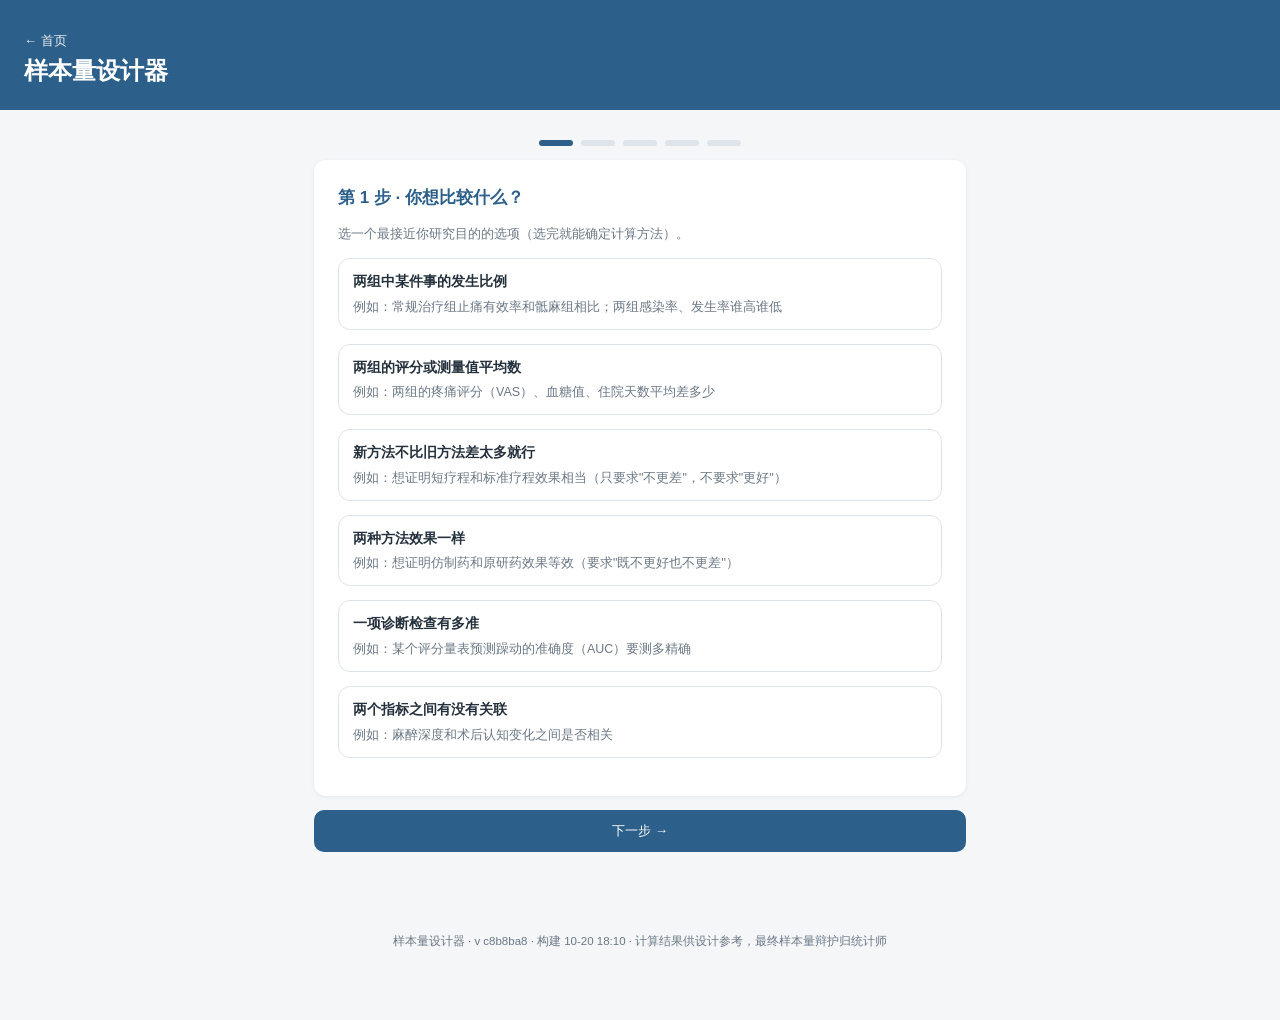
==== calc.html @ f789005f "设计器审查修复: ①分组比例2:1纳入计算(此前收集未用, 总例数按1:1算错——2:1时总=试验组+对照组ceil(n*ratio)) ②canvas改双rAF延迟绘制(防移动端hidden→vis" ====
<!DOCTYPE html>
<html lang="zh-CN">
<head>
<meta charset="utf-8">
<meta name="viewport" content="width=device-width, initial-scale=1, viewport-fit=cover">
<meta name="theme-color" content="#2c5f8a">
<title>样本量设计器 · 医学研究伦理申请助手</title>
<link rel="stylesheet" href="assets/style.css?v=5">
</head>
<body>
<header class="topbar">
  <a class="back-home" href="index.html">← 首页</a>
  <h1>样本量设计器</h1>
</header>

<main class="wiz-wrap">
  <div class="wiz-dots">
    <span class="wiz-dot on"></span><span class="wiz-dot"></span><span class="wiz-dot"></span><span class="wiz-dot"></span><span class="wiz-dot"></span>
  </div>

  <!-- 第1步 -->
  <section class="wiz-step card">
    <h2>第 1 步 · 你想比较什么？</h2>
    <p class="wiz-hint">选一个最接近你研究目的的选项（选完就能确定计算方法）。</p>
    <label class="opt"><input type="radio" name="w-type" value="two_proportions" onchange="P.type=this.value; syncValBlocks(); markSelected(this)">
      <b>两组中某件事的发生比例</b>
      <small>例如：常规治疗组止痛有效率和骶麻组相比；两组感染率、发生率谁高谁低</small></label>
    <label class="opt"><input type="radio" name="w-type" value="two_means" onchange="P.type=this.value; syncValBlocks(); markSelected(this)">
      <b>两组的评分或测量值平均数</b>
      <small>例如：两组的疼痛评分（VAS）、血糖值、住院天数平均差多少</small></label>
    <label class="opt"><input type="radio" name="w-type" value="noninferiority" onchange="P.type=this.value; syncValBlocks(); markSelected(this)">
      <b>新方法不比旧方法差太多就行</b>
      <small>例如：想证明短疗程和标准疗程效果相当（只要求"不更差"，不要求"更好"）</small></label>
    <label class="opt"><input type="radio" name="w-type" value="tost" onchange="P.type=this.value; syncValBlocks(); markSelected(this)">
      <b>两种方法效果一样</b>
      <small>例如：想证明仿制药和原研药效果等效（要求"既不更好也不更差"）</small></label>
    <label class="opt"><input type="radio" name="w-type" value="auc_ci" onchange="P.type=this.value; syncValBlocks(); markSelected(this)">
      <b>一项诊断检查有多准</b>
      <small>例如：某个评分量表预测躁动的准确度（AUC）要测多精确</small></label>
    <label class="opt"><input type="radio" name="w-type" value="correlation" onchange="P.type=this.value; syncValBlocks(); markSelected(this)">
      <b>两个指标之间有没有关联</b>
      <small>例如：麻醉深度和术后认知变化之间是否相关</small></label>
  </section>

  <!-- 第2步 -->
  <section class="wiz-step card" hidden>
    <h2>第 2 步 · 预期数值是多少？</h2>
    <p class="wiz-hint" id="type-echo" style="color:var(--accent); font-weight:600"></p>
    <div id="vals-two_proportions" class="vals">
      <label>目前常规做法下，这件事的发生率（%）
        <input type="number" id="c-p1" placeholder="如 10" min="0" max="100" step="0.1"></label>
      <label>你希望新方法把它降到（%）
        <input type="number" id="c-p2" placeholder="如 3" min="0" max="100" step="0.1"></label>
    </div>
    <div id="vals-two_means" class="vals" hidden>
      <label>两组预期相差多少（差值）
        <input type="number" id="c-delta" placeholder="如 2.5" min="0" step="0.1"></label>
      <label>个体之间测量值的波动大小（标准差）
        <input type="number" id="c-sd" placeholder="如 2" min="0" step="0.1"></label>
      <p class="wiz-hint">不知道波动大小？同类研究常取 1～3，也可以先填一个试试。</p>
    </div>
    <div id="vals-noninferiority" class="vals" hidden>
      <label>能接受的最大差距（比旧方法差多少仍算合格）
        <input type="number" id="c-delta2" placeholder="如 0.5" min="0" step="0.1"></label>
      <label>测量值的波动大小（标准差）
        <input type="number" id="c-sd2" placeholder="如 2" min="0" step="0.1"></label>
    </div>
    <div id="vals-tost" class="vals" hidden>
      <label>等效允许的差距范围（±多少以内算一样）
        <input type="number" id="c-delta3" placeholder="如 0.5" min="0" step="0.1"></label>
      <label>测量值的波动大小（标准差）
        <input type="number" id="c-sd3" placeholder="如 2" min="0" step="0.1"></label>
    </div>
    <div id="vals-auc_ci" class="vals" hidden>
      <label>预期这项检查的准确度（填 0.5～1 之间的小数，如 0.85）
        <input type="number" id="c-auc" placeholder="如 0.85" min="0.5" max="1" step="0.01"></label>
      <label>希望估计的精确范围（0～1 之间的小数，越小越精确，如 0.1）
        <input type="number" id="c-ciw" placeholder="如 0.1" min="0" max="1" step="0.01"></label>
      <p class="wiz-hint">⚠ 这两项填小数，不填百分数。</p>
    </div>
    <div id="vals-correlation" class="vals" hidden>
      <label>预期的关联程度（填 -1～1 之间的小数，如 0.4 表示中等关联）
        <input type="number" id="c-r" placeholder="如 0.4" min="-1" max="1" step="0.05"></label>
      <p class="wiz-hint">参考：0.2 以下很弱 · 0.4 左右中等 · 0.6 以上较强。⚠ 不是填百分数——若您想比较两组数值的高低，请返回第 1 步选『两组的评分或测量值平均数』。</p>
    </div>
  </section>

  <!-- 第3步 -->
  <section class="wiz-step card" hidden>
    <h2>第 3 步 · 统计严格度</h2>
    <label>出错风险 α（错误宣布"有效"的风险，越小越严格）
      <select id="c-alpha">
        <option value="0.05" selected>0.05 —— 常规标准（推荐）</option>
        <option value="0.01">0.01 —— 更严格</option>
      </select></label>
    <label>把握度（能真正发现差异的概率）
      <select id="c-power">
        <option value="0.80">80% —— 常规标准（推荐）</option>
        <option value="0.90">90% —— 更有把握（例数增加）</option>
      </select></label>
    <label>检验方向
      <select id="c-tails">
        <option value="2" selected>双侧 —— 两组可能谁高谁低（常规）</option>
        <option value="1">单侧 —— 只关心一个方向（需要充分依据）</option>
      </select></label>
  </section>

  <!-- 第4步 -->
  <section class="wiz-step card" hidden>
    <h2>第 4 步 · 现实修正</h2>
    <label>预计有人中途退出（脱落率），例数会自动放大
      <select id="c-dropout">
        <option value="0.10">10%</option>
        <option value="0.20" selected>20% —— 常规推荐</option>
        <option value="0.30">30%</option>
      </select></label>
    <label>两组人数比例
      <select id="c-ratio">
        <option value="1" selected>1 : 1（两组人数相同）</option>
        <option value="2">2 : 1（对照组人数翻倍）</option>
      </select></label>
  </section>

  <!-- 第5步 -->
  <section class="wiz-step card" hidden>
    <h2>第 5 步 · 计算结果</h2>
    <div class="result-big" id="result-big">—</div>
    <p id="result-total" class="result-total">—</p>
    <p id="result-formula" class="wiz-hint">—</p>

    <h3>不同严格度下需要多少例</h3>
    <table class="sens" id="sens-table"></table>

    <h3>如果中途退出的人更多</h3>
    <table class="sens" id="dropout-table"></table>

    <h3>参数变化对例数的影响</h3>
    <canvas id="canvas-delta" style="width:100%;height:180px"></canvas>
    <canvas id="canvas-sd" style="width:100%;height:180px"></canvas>

    <button class="btn-primary" style="width:100%;margin-top:10px" onclick="copySummary()">📋 复制参数摘要（论文方法学段可用）</button>
  </section>

  <div class="wiz-nav">
    <button id="btn-prev" class="btn-ghost" hidden onclick="prev()">← 上一步</button>
    <button id="btn-next" class="btn-primary" onclick="next()">下一步 →</button>
  </div>
</main>

<footer>样本量设计器 · <span id="app-version">…</span> · 计算结果供设计参考，最终样本量辩护归统计师</footer>
<script src="assets/calc-engine.js?v=7"></script>
<script src="assets/version.js"></script>
</body>
</html>
---- assets/style.css ----
/* medical-ethics · 移动优先样式 (1019) */
:root {
  --bg: #f4f6f8; --panel: #fff; --ink: #24313c; --muted: #6b7885;
  --line: #dde4ea; --accent: #2c5f8a; --accent-weak: #e8f0f7;
  --danger: #b04a3a; --ok: #3a7a4e; --radius: 12px;
}
* { box-sizing: border-box; }
body {
  margin: 0; background: var(--bg); color: var(--ink);
  font: 15px/1.6 -apple-system, "PingFang SC", "Noto Sans CJK SC", sans-serif;
  padding-bottom: 72px;
}
.topbar { background: var(--accent); color: #fff; padding: 20px 16px 16px; }
.topbar h1 { margin: 0; font-size: 20px; }
.tagline { margin: 4px 0 0; font-size: 12.5px; opacity: .85; }

.steps {
  display: flex; gap: 4px; padding: 10px 8px 0; max-width: 720px; margin: 0 auto;
}
.step {
  flex: 1; text-align: center; font-size: 12.5px; padding: 7px 0;
  background: var(--line); border-radius: 8px; color: var(--muted);
}
.step.on { background: var(--accent); color: #fff; font-weight: 600; }
.step.done { background: var(--accent-weak); color: var(--accent); }

main { max-width: 720px; margin: 0 auto; padding: 10px 12px; }
.card {
  display: none; background: var(--panel); border-radius: var(--radius);
  padding: 16px; box-shadow: 0 1px 4px rgba(30,50,70,.07); margin-top: 10px;
}
.card.on { display: block; }
h2 { font-size: 16.5px; margin: 0 0 14px; color: var(--accent); }

.q { margin: 0 0 14px; }
.q > label:first-child { display: block; font-weight: 600; margin-bottom: 6px; font-size: 14px; }
.opts { display: flex; flex-direction: column; gap: 6px; }
.opts label {
  display: flex; align-items: center; gap: 8px; padding: 10px 12px;
  background: var(--bg); border: 1px solid var(--line); border-radius: 8px; cursor: pointer;
}
.opts input { accent-color: var(--accent); }
.opts label:has(input:checked) { border-color: var(--accent); background: var(--accent-weak); }

label.full, .grid2 label, .grid3 label {
  display: block; margin: 0 0 12px; font-size: 13.5px; color: var(--muted);
}
textarea, input[type=number], input[type=text], select {
  width: 100%; margin-top: 4px; padding: 10px 12px;
  border: 1px solid var(--line); border-radius: 8px;
  font: inherit; color: var(--ink); background: var(--panel);
}
textarea { resize: vertical; }
textarea:focus, input:focus, select:focus { outline: none; border-color: var(--accent); }
.grid2 { display: grid; grid-template-columns: 1fr 1fr; gap: 10px; }
.grid3 { display: grid; grid-template-columns: 1fr 1fr 1fr; gap: 10px; }

.verdict {
  display: none; margin: 0 0 14px; padding: 12px 14px;
  background: var(--accent-weak); border-left: 3px solid var(--accent);
  border-radius: 8px; font-size: 13.5px; line-height: 1.7;
}
.verdict.show { display: block; }
.verdict b { color: var(--accent); }

.btn-primary {
  background: var(--accent); color: #fff; border: none; border-radius: 10px;
  padding: 12px 22px; font: 600 15px inherit; cursor: pointer;
}
.btn-primary:active { transform: scale(.98); }
.btn-large { width: 100%; padding: 14px; font-size: 16px; }
.calc-btn-wrap { display: flex; align-items: flex-end; padding-bottom: 2px; }

.result {
  margin-top: 14px; padding: 14px; background: var(--accent-weak);
  border-radius: 10px; font-size: 14.5px; line-height: 1.8;
}
.result b { font-size: 20px; color: var(--accent); }
.result .formula { font-size: 12px; color: var(--muted); margin-top: 8px; }

.gen-wrap { margin: 14px 0; }
.gen-wrap + #gen-result { margin-top: 4px; }
#gen-result { display: flex; flex-direction: column; gap: 8px; }
#gen-result[hidden] { display: none; }
.dl { text-align: center; text-decoration: none; }
.btn-dl {
  text-align: center; display: block; padding: 10px; color: var(--muted);
  font-size: 12.5px;
}

.disclaimer {
  margin-top: 14px; font-size: 11.5px; color: var(--danger);
  background: #fdf3f0; padding: 10px 12px; border-radius: 8px; line-height: 1.6;
}

.nav-btns {
  position: fixed; bottom: 0; left: 0; right: 0; z-index: 50;
  display: flex; gap: 10px; padding: 10px 16px calc(10px + env(safe-area-inset-bottom));
  background: color-mix(in srgb, var(--panel) 92%, transparent);
  backdrop-filter: blur(6px); border-top: 1px solid var(--line);
  max-width: 720px; margin: 0 auto;
}
.btn-nav {
  flex: 1; padding: 12px; border-radius: 10px; border: 1px solid var(--line);
  background: var(--panel); color: var(--ink); font: 600 15px inherit; cursor: pointer;
}
.btn-nav:disabled { opacity: .4; }
.btn-nav:not(:disabled):last-child { background: var(--accent); color: #fff; border-color: var(--accent); }

footer {
  max-width: 720px; margin: 20px auto 10px; padding: 0 16px;
  font-size: 11.5px; color: var(--muted); text-align: center;
}
footer a { color: var(--accent); }

/* ≥768px: 平板/桌面 */
@media (min-width: 768px) {
  body { padding-bottom: 60px; }
  .topbar { padding: 28px 24px 20px; }
  .topbar h1 { font-size: 24px; }
  main, .steps { padding-left: 24px; padding-right: 24px; }
  .card { padding: 24px; }
  .opts { flex-direction: row; flex-wrap: wrap; }
  .opts label { flex: 1 1 30%; }
  .btn-nav { max-width: 300px; }
}

/* ===== 双入口首页+聊天页(1019晚) ===== */
.landing { max-width: 720px; margin: 0 auto; padding: 10px 16px 40px; }
.hello { text-align: center; color: var(--muted); font-size: 14px; margin: 14px 0 18px; }
.mode-card {
  display: block; position: relative; background: var(--panel);
  border: 1px solid var(--line); border-radius: 16px;
  padding: 20px 18px; margin-bottom: 14px; text-decoration: none; color: var(--ink);
  transition: transform .12s, box-shadow .12s;
}
.mode-card:active { transform: scale(.985); }
.mode-card:hover { box-shadow: 0 4px 18px rgba(44,95,138,.14); }
.mode-icon { font-size: 30px; margin-bottom: 6px; }
.mode-card h2 { color: var(--accent); margin: 0 0 8px; font-size: 18px; }
.mode-card p { margin: 0; font-size: 13.5px; color: var(--muted); line-height: 1.7; }
.mode-tag {
  position: absolute; top: 16px; right: 16px;
  font-size: 11px; font-weight: 700; color: var(--ok);
  border: 1px solid color-mix(in srgb, var(--ok) 40%, transparent);
  padding: 2px 9px; border-radius: 99px;
}
.mode-tag2 { color: var(--accent); border-color: color-mix(in srgb, var(--accent) 40%, transparent); }
.privacy { text-align: center; font-size: 11.5px; color: var(--muted); margin-top: 18px; }

.gear {
  position: absolute; top: 18px; right: 16px;
  background: rgba(255,255,255,.15); border: none; color: #fff;
  width: 36px; height: 36px; border-radius: 50%; font-size: 18px; cursor: pointer;
}
.gear:hover { background: rgba(255,255,255,.3); }

.modal { position: fixed; inset: 0; z-index: 100; background: rgba(20,30,40,.5);
  display: flex; align-items: center; justify-content: center; padding: 20px; }
.modal[hidden] { display: none; }
.modal-box { background: var(--panel); border-radius: 14px; padding: 22px; max-width: 420px; width: 100%; }
.modal-box h2 { color: var(--accent); font-size: 17px; margin: 0 0 14px; }
.modal-box label { display: block; font-size: 13.5px; color: var(--muted); }
.modal-btns { display: flex; gap: 10px; justify-content: flex-end; margin-top: 16px; }
.btn-ghost { background: none; border: 1px solid var(--line); border-radius: 8px; padding: 8px 18px; cursor: pointer; color: var(--muted); }
.hint { font-size: 11.5px; color: var(--muted); line-height: 1.6; }
.hint a { color: var(--accent); }

/* 聊天页 */
.chat-topbar { display: flex; align-items: center; gap: 10px; }
.back-home { color: rgba(255,255,255,.9); text-decoration: none; font-size: 13px; }
.chat-topbar h1 { font-size: 17px; margin: 0; flex: 1; }
.stage-chip { font-size: 11px; background: rgba(255,255,255,.18); padding: 3px 10px; border-radius: 99px; }
.chat-body { display: flex; flex-direction: column; height: 100vh; height: 100dvh; }
.chat-main { flex: 1; overflow-y: auto; max-width: 760px; width: 100%; margin: 0 auto; padding: 14px 14px 130px; display: flex; flex-direction: column; gap: 10px; }
.chat-history { display: contents; }
.chat-input-wrap { position: fixed; left: 0; right: 0; bottom: 0; z-index: 20;
  background: var(--panel); border-top: 1px solid var(--line);
  padding: 10px 12px calc(10px + env(safe-area-inset-bottom)); }
.chat-main { padding-bottom: 120px; } /* 给fixed输入框留空间 */
.chat-input-row { display: flex; gap: 8px; max-width: 760px; margin: 0 auto; }
.chat-input-row textarea { flex: 1; resize: none; border: 1px solid var(--line); border-radius: 10px; padding: 10px 12px; font: inherit; }
.chat-input-row .btn { align-self: flex-end; }
.chat-note { max-width: 760px; margin: 6px auto 0; font-size: 10.5px; color: var(--muted); text-align: center; }

/* ===== 微信式气泡重构(1019晚施主反馈) ===== */
.bubble-row { display: flex; gap: 8px; margin: 2px 0; align-items: flex-start; }
.row-user { flex-direction: row-reverse; }
.avatar { width: 34px; height: 34px; border-radius: 8px; flex-shrink: 0;
  display: flex; align-items: center; justify-content: center; font-size: 19px;
  background: var(--panel); border: 1px solid var(--line); }
.ai-msg { max-width: 78%; padding: 10px 13px; border-radius: 14px;
  font-size: 14.5px; line-height: 1.65; word-break: break-word; }
.ai-ai { background: var(--panel); border: 1px solid var(--line);
  border-top-left-radius: 4px; color: var(--ink); }
.ai-user { background: linear-gradient(135deg, #2c7fd4, #2c5f8a); color: #fff;
  border-top-right-radius: 4px; }
/* MD渲染样式 */
.ai-msg p { margin: 0 0 8px; } .ai-msg p:last-child { margin-bottom: 0; }
.ai-msg ul, .ai-msg ol { margin: 6px 0; padding-left: 20px; }
.ai-msg li { margin: 3px 0; }
.ai-msg strong { font-weight: 700; }
.ai-msg h1, .ai-msg h2, .ai-msg h3, .ai-msg h4 { font-size: 15px; margin: 10px 0 6px; color: inherit; }
.ai-msg code { background: rgba(0,0,0,.07); padding: 1px 5px; border-radius: 4px;
  font-size: 13px; font-family: ui-monospace, Menlo, monospace; }
.ai-user code { background: rgba(255,255,255,.2); }
.ai-msg pre { background: rgba(0,0,0,.06); padding: 10px; border-radius: 8px;
  overflow-x: auto; margin: 8px 0; }
.ai-msg blockquote { border-left: 3px solid var(--accent); margin: 8px 0;
  padding: 2px 10px; color: var(--muted); }
.ai-msg table { border-collapse: collapse; margin: 8px 0; font-size: 13px; }
.ai-msg th, .ai-msg td { border: 1px solid var(--line); padding: 5px 8px; }
.ai-msg a { color: inherit; }

/* 生成文书按钮条(1019晚修: 移入chat-input-wrap fixed容器内部顶部, 与输入框同容器永不互遮) */
.gen-bar { padding: 2px 0 10px; text-align: center; }
.gen-btn { width: 100%; padding: 12px; font-size: 15px; border-radius: 12px; }
.gen-hint { font-size: 11px; color: var(--muted); margin-top: 5px; }

.newchat-btn { background: rgba(255,255,255,.15); border: none; color: #fff;
  font-size: 12px; padding: 5px 12px; border-radius: 99px; cursor: pointer; flex-shrink: 0; }
.newchat-btn:active { background: rgba(255,255,255,.35); }

/* ===== 样本量设计器(向导) ===== */
.wiz-wrap { max-width: 680px; margin: 0 auto; padding: 16px 14px 60px; }
.wiz-dots { display: flex; gap: 8px; justify-content: center; margin: 14px 0; }
.wiz-dot { width: 34px; height: 6px; border-radius: 3px; background: var(--line); }
.wiz-dot.on { background: var(--accent); }
.wiz-step.card { display: block; }          /* 覆盖聊天页.card的display:none(1020施主截图发现首步空白) */
.wiz-step.card[hidden] { display: none; }   /* hidden属性仍生效 */
.wiz-step h2 { color: var(--accent); font-size: 17px; margin: 0 0 6px; }
.wiz-hint { font-size: 12.5px; color: var(--muted); line-height: 1.6; }
.opt { display: block; border: 1px solid var(--line); border-radius: 12px;
  padding: 12px 14px; margin: 10px 0; cursor: pointer; }
.opt:has(input:checked) { border-color: var(--accent); background: var(--accent-weak); box-shadow: 0 0 0 1px var(--accent); }
.opt.selected { border-color: var(--accent); background: var(--accent-weak); box-shadow: 0 0 0 1px var(--accent); }
.opt input { position: absolute; opacity: 0; pointer-events: none; }  /* radio视觉隐藏(1020施主: 选中卡高亮已足够, 圆圈冗余) */
.opt small { display: block; margin-top: 4px; color: var(--muted); font-size: 12.5px; }
.vals label { display: block; margin: 12px 0; font-size: 13.5px; color: var(--ink); }
.vals input, .vals select { display: block; width: 100%; margin-top: 5px;
  padding: 10px 12px; border: 1px solid var(--line); border-radius: 8px; font: inherit; }
.wiz-step > label { display: block; margin: 14px 0; font-size: 13.5px; }
.wiz-step > label select, .wiz-step > label input { display: block; width: 100%;
  margin-top: 5px; padding: 10px 12px; border: 1px solid var(--line); border-radius: 8px; font: inherit; }
.wiz-nav { display: flex; gap: 10px; justify-content: space-between; margin-top: 14px; }
.wiz-nav .btn-primary { flex: 1; }
.result-big { font-size: 34px; font-weight: 800; color: var(--accent); text-align: center; margin: 8px 0; }
.result-total { text-align: center; color: var(--muted); font-size: 14px; }
.sens { width: 100%; border-collapse: collapse; margin: 8px 0 16px; font-size: 13.5px; }
.sens th, .sens td { border: 1px solid var(--line); padding: 7px 10px; text-align: left; }
.sens th { background: var(--accent-weak); }
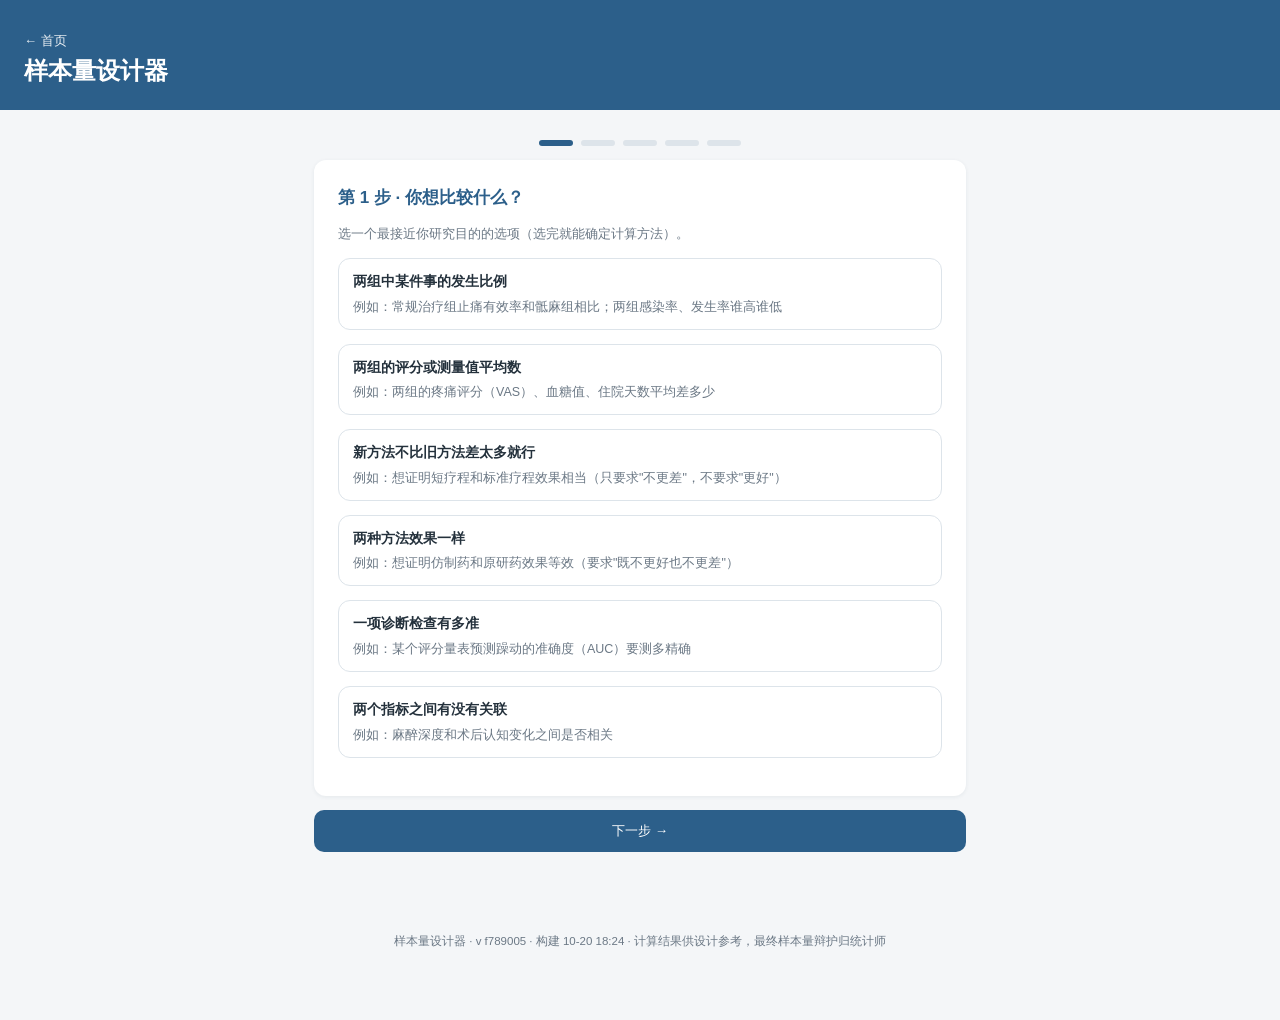
==== commit 2d47eadb: "统计师视角专项审查(1020施主令): ①非劣效/TOST的单侧α口径UI标注(alpha-note联动) ②AUC样本量标注'经典近似式未含病例对照比校正' ③2:1分组比例标注'方差效率上浮偏保守" ====
--- a/calc.html
+++ b/calc.html
@@ -76,7 +76,7 @@
         <input type="number" id="c-auc" placeholder="如 0.85" min="0.5" max="1" step="0.01"></label>
       <label>希望估计的精确范围（0～1 之间的小数，越小越精确，如 0.1）
         <input type="number" id="c-ciw" placeholder="如 0.1" min="0" max="1" step="0.01"></label>
-      <p class="wiz-hint">⚠ 这两项填小数，不填百分数。</p>
+      <p class="wiz-hint">⚠ 这两项填小数，不填百分数。样本量按经典近似式估算（未含病例对照比校正），供设计参考。</p>
     </div>
     <div id="vals-correlation" class="vals" hidden>
       <label>预期的关联程度（填 -1～1 之间的小数，如 0.4 表示中等关联）
@@ -93,6 +93,7 @@
         <option value="0.05" selected>0.05 —— 常规标准（推荐）</option>
         <option value="0.01">0.01 —— 更严格</option>
       </select></label>
+      <p class="wiz-hint" id="alpha-note" hidden>⚠ 非劣效/等效设计时 α 按单侧口径使用（这是这类设计的统计惯例）。</p>
     <label>把握度（能真正发现差异的概率）
       <select id="c-power">
         <option value="0.80">80% —— 常规标准（推荐）</option>
@@ -117,7 +118,7 @@
     <label>两组人数比例
       <select id="c-ratio">
         <option value="1" selected>1 : 1（两组人数相同）</option>
-        <option value="2">2 : 1（对照组人数翻倍）</option>
+        <option value="2">2 : 1（对照组人数翻倍；总例数按方差效率上浮，偏保守）</option>
       </select></label>
   </section>
 
@@ -148,7 +149,7 @@
 </main>
 
 <footer>样本量设计器 · <span id="app-version">…</span> · 计算结果供设计参考，最终样本量辩护归统计师</footer>
-<script src="assets/calc-engine.js?v=7"></script>
+<script src="assets/calc-engine.js?v=8"></script>
 <script src="assets/version.js"></script>
 </body>
 </html>
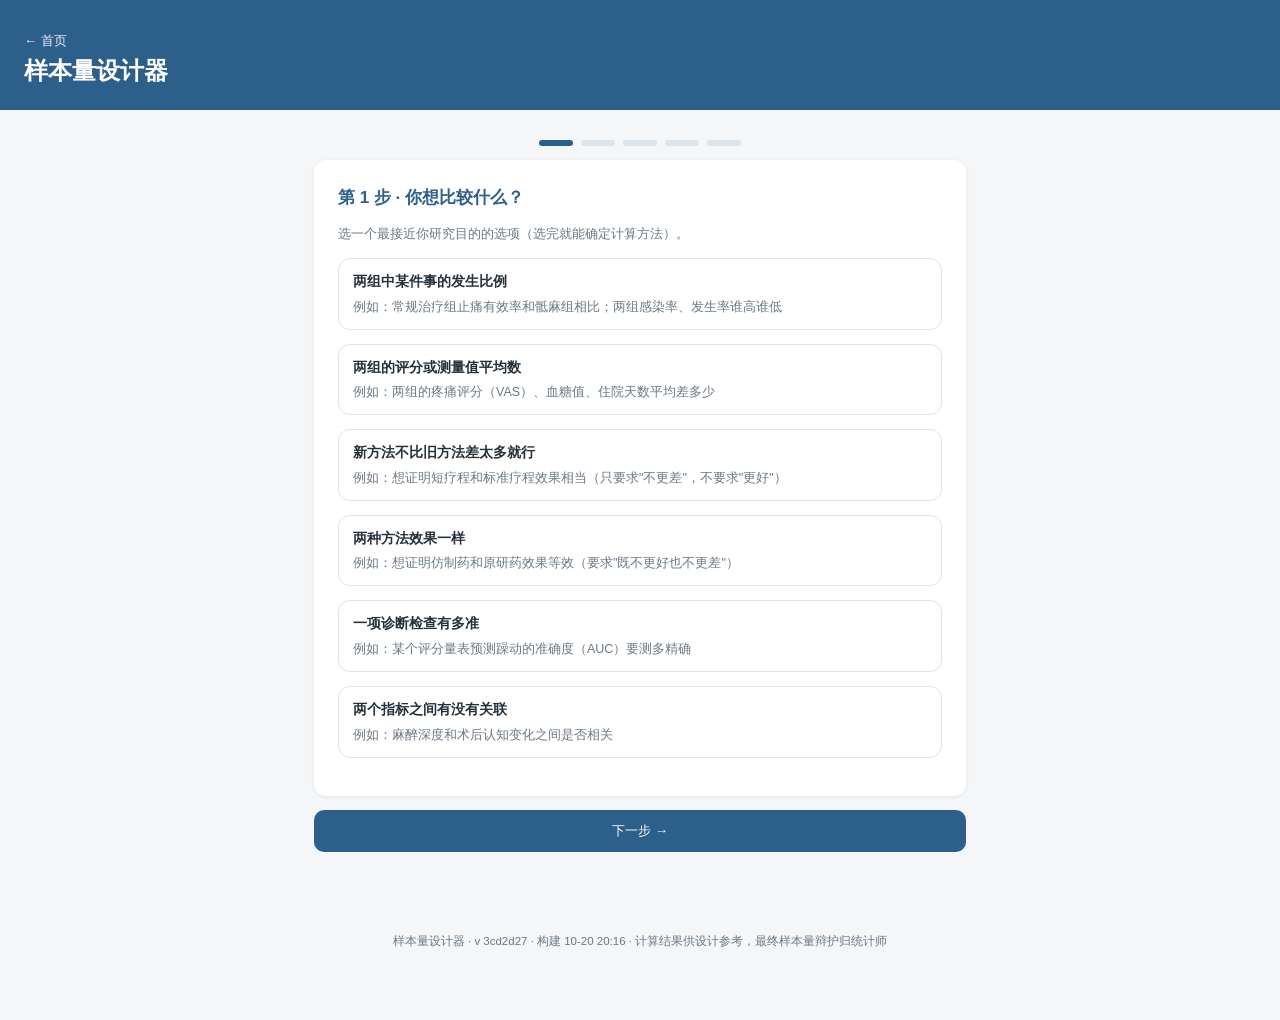
==== commit 6e24cdf4: "deploy bump: chat.html引用chat.js v32, calc.html引用calc-engine.js v13(与3cd2d27修复配套)" ====
--- a/calc.html
+++ b/calc.html
@@ -22,22 +22,22 @@
   <section class="wiz-step card">
     <h2>第 1 步 · 你想比较什么？</h2>
     <p class="wiz-hint">选一个最接近你研究目的的选项（选完就能确定计算方法）。</p>
-    <label class="opt"><input type="radio" name="w-type" value="two_proportions" onchange="P.type=this.value; syncValBlocks(); markSelected(this)">
+    <label class="opt"><input type="radio" name="w-type" value="two_proportions" onchange="P.type=this.value; syncValBlocks(); markSelected(this); setTimeout(next, 180)">
       <b>两组中某件事的发生比例</b>
       <small>例如：常规治疗组止痛有效率和骶麻组相比；两组感染率、发生率谁高谁低</small></label>
-    <label class="opt"><input type="radio" name="w-type" value="two_means" onchange="P.type=this.value; syncValBlocks(); markSelected(this)">
+    <label class="opt"><input type="radio" name="w-type" value="two_means" onchange="P.type=this.value; syncValBlocks(); markSelected(this); setTimeout(next, 180)">
       <b>两组的评分或测量值平均数</b>
       <small>例如：两组的疼痛评分（VAS）、血糖值、住院天数平均差多少</small></label>
-    <label class="opt"><input type="radio" name="w-type" value="noninferiority" onchange="P.type=this.value; syncValBlocks(); markSelected(this)">
+    <label class="opt"><input type="radio" name="w-type" value="noninferiority" onchange="P.type=this.value; syncValBlocks(); markSelected(this); setTimeout(next, 180)">
       <b>新方法不比旧方法差太多就行</b>
       <small>例如：想证明短疗程和标准疗程效果相当（只要求"不更差"，不要求"更好"）</small></label>
-    <label class="opt"><input type="radio" name="w-type" value="tost" onchange="P.type=this.value; syncValBlocks(); markSelected(this)">
+    <label class="opt"><input type="radio" name="w-type" value="tost" onchange="P.type=this.value; syncValBlocks(); markSelected(this); setTimeout(next, 180)">
       <b>两种方法效果一样</b>
       <small>例如：想证明仿制药和原研药效果等效（要求"既不更好也不更差"）</small></label>
-    <label class="opt"><input type="radio" name="w-type" value="auc_ci" onchange="P.type=this.value; syncValBlocks(); markSelected(this)">
+    <label class="opt"><input type="radio" name="w-type" value="auc_ci" onchange="P.type=this.value; syncValBlocks(); markSelected(this); setTimeout(next, 180)">
       <b>一项诊断检查有多准</b>
       <small>例如：某个评分量表预测躁动的准确度（AUC）要测多精确</small></label>
-    <label class="opt"><input type="radio" name="w-type" value="correlation" onchange="P.type=this.value; syncValBlocks(); markSelected(this)">
+    <label class="opt"><input type="radio" name="w-type" value="correlation" onchange="P.type=this.value; syncValBlocks(); markSelected(this); setTimeout(next, 180)">
       <b>两个指标之间有没有关联</b>
       <small>例如：麻醉深度和术后认知变化之间是否相关</small></label>
   </section>
@@ -53,23 +53,44 @@
         <input type="number" id="c-p2" placeholder="如 3" min="0" max="100" step="0.1"></label>
     </div>
     <div id="vals-two_means" class="vals" hidden>
+      <label>这项研究的主要指标是什么？
+        <input type="text" id="m-tm" placeholder="如：收缩压 / 心率 / VAS疼痛评分" list="metric-list-m-tm" oninput="onMetricInput('m-tm','c-delta-u','c-sd-u')">
+        <datalist id="metric-list-m-tm">
+          <option value="收缩压（mmHg）"><option value="舒张压（mmHg）"><option value="心率（次/分）">
+          <option value="VAS疼痛评分（分）"><option value="白细胞计数（×10⁹/L）"><option value="血糖（mmol/L）">
+          <option value="住院天数（天）"><option value="体重（kg）">
+        </datalist></label>
       <label>两组预期相差多少（差值）
-        <input type="number" id="c-delta" placeholder="如 2.5" min="0" step="0.1"></label>
+        <span class="inp-unit"><input type="number" id="c-delta" placeholder="如 2.5" min="0" step="0.1"><input type="text" class="unit-in" id="c-delta-u" placeholder="分/mmHg/%" title="填写单位"></span></label>
       <label>个体之间测量值的波动大小（标准差）
-        <input type="number" id="c-sd" placeholder="如 2" min="0" step="0.1"></label>
+        <span class="inp-unit"><input type="number" id="c-sd" placeholder="如 2" min="0" step="0.1"><input type="text" class="unit-in" id="c-sd-u" placeholder="分/mmHg/%" title="填写单位"></span></label>
       <p class="wiz-hint">不知道波动大小？同类研究常取 1～3，也可以先填一个试试。</p>
     </div>
     <div id="vals-noninferiority" class="vals" hidden>
+      <label>这项研究的主要指标是什么？
+        <input type="text" id="m-ni" placeholder="如：收缩压 / 心率 / VAS疼痛评分" list="metric-list-m-ni" oninput="onMetricInput('m-ni','c-delta2-u','c-sd2-u')">
+        <datalist id="metric-list-m-ni">
+          <option value="收缩压（mmHg）"><option value="舒张压（mmHg）"><option value="心率（次/分）">
+          <option value="VAS疼痛评分（分）"><option value="白细胞计数（×10⁹/L）"><option value="血糖（mmol/L）">
+          <option value="住院天数（天）"><option value="体重（kg）">
+        </datalist></label>
       <label>能接受的最大差距（比旧方法差多少仍算合格）
-        <input type="number" id="c-delta2" placeholder="如 0.5" min="0" step="0.1"></label>
+        <span class="inp-unit"><input type="number" id="c-delta2" placeholder="如 0.5" min="0" step="0.1"><input type="text" class="unit-in" id="c-delta2-u" placeholder="分/mmHg/%" title="填写单位"></span></label>
       <label>测量值的波动大小（标准差）
-        <input type="number" id="c-sd2" placeholder="如 2" min="0" step="0.1"></label>
+        <span class="inp-unit"><input type="number" id="c-sd2" placeholder="如 2" min="0" step="0.1"><input type="text" class="unit-in" id="c-sd2-u" placeholder="分/mmHg/%" title="填写单位"></span></label>
     </div>
     <div id="vals-tost" class="vals" hidden>
+      <label>这项研究的主要指标是什么？
+        <input type="text" id="m-tost" placeholder="如：收缩压 / 心率 / VAS疼痛评分" list="metric-list-m-tost" oninput="onMetricInput('m-tost','c-delta3-u','c-sd3-u')">
+        <datalist id="metric-list-m-tost">
+          <option value="收缩压（mmHg）"><option value="舒张压（mmHg）"><option value="心率（次/分）">
+          <option value="VAS疼痛评分（分）"><option value="白细胞计数（×10⁹/L）"><option value="血糖（mmol/L）">
+          <option value="住院天数（天）"><option value="体重（kg）">
+        </datalist></label>
       <label>等效允许的差距范围（±多少以内算一样）
-        <input type="number" id="c-delta3" placeholder="如 0.5" min="0" step="0.1"></label>
+        <span class="inp-unit"><input type="number" id="c-delta3" placeholder="如 0.5" min="0" step="0.1"><input type="text" class="unit-in" id="c-delta3-u" placeholder="分/mmHg/%" title="填写单位"></span></label>
       <label>测量值的波动大小（标准差）
-        <input type="number" id="c-sd3" placeholder="如 2" min="0" step="0.1"></label>
+        <span class="inp-unit"><input type="number" id="c-sd3" placeholder="如 2" min="0" step="0.1"><input type="text" class="unit-in" id="c-sd3-u" placeholder="分/mmHg/%" title="填写单位"></span></label>
     </div>
     <div id="vals-auc_ci" class="vals" hidden>
       <label>预期这项检查的准确度（填 0.5～1 之间的小数，如 0.85）
@@ -149,7 +170,7 @@
 </main>
 
 <footer>样本量设计器 · <span id="app-version">…</span> · 计算结果供设计参考，最终样本量辩护归统计师</footer>
-<script src="assets/calc-engine.js?v=8"></script>
+<script src="assets/calc-engine.js?v=13"></script>
 <script src="assets/version.js"></script>
 </body>
 </html>
--- a/assets/style.css
+++ b/assets/style.css
@@ -249,3 +249,11 @@
 .sens { width: 100%; border-collapse: collapse; margin: 8px 0 16px; font-size: 13.5px; }
 .sens th, .sens td { border: 1px solid var(--line); padding: 7px 10px; text-align: left; }
 .sens th { background: var(--accent-weak); }
+
+/* 数值+单位组合输入 */
+.inp-unit { display: flex; gap: 6px; margin-top: 5px; }
+.inp-unit input[type=number] { flex: 1; }
+.inp-unit input[type=text] { width: 96px; flex-shrink: 0;
+  border: 1px dashed var(--line); border-radius: 8px; padding: 10px 8px; font: inherit;
+  color: var(--muted); }
+.inp-unit input[type=text]:focus { color: var(--ink); border-style: solid; }
